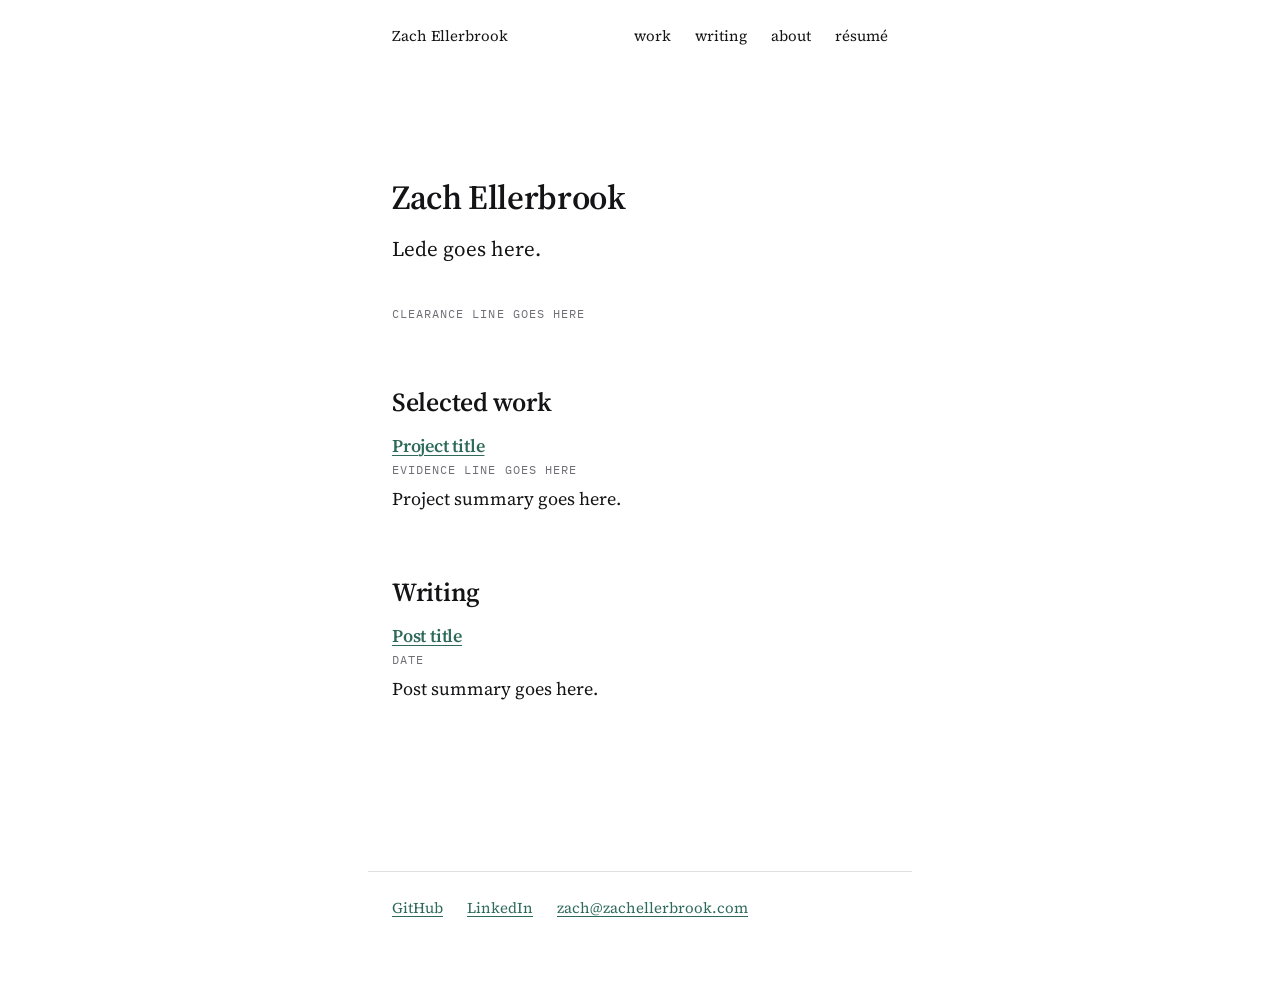
==== public/index.html @ b999d650 "Move published files into public/ so Pages stops serving the repo Output directory was the repo root" ====
<!doctype html>
<html lang="en">
<head>
<meta charset="utf-8">
<meta name="viewport" content="width=device-width, initial-scale=1">
<title>Zach Ellerbrook</title>
<meta name="description" content="Zach Ellerbrook builds and documents detection tooling in public. Secret clearance, Chicago area from mid-2027.">
<link rel="canonical" href="https://zachellerbrook.com/">
<meta property="og:type" content="website">
<meta property="og:site_name" content="Zach Ellerbrook">
<meta property="og:url" content="https://zachellerbrook.com/">
<meta property="og:title" content="Zach Ellerbrook">
<meta property="og:description" content="Zach Ellerbrook builds and documents detection tooling in public. Secret clearance, Chicago area from mid-2027.">
<meta name="twitter:card" content="summary">
<link rel="preload" href="/fonts/source-serif-4-roman.woff2" as="font" type="font/woff2" crossorigin>
<link rel="preload" href="/fonts/ibm-plex-mono-400.woff2" as="font" type="font/woff2" crossorigin>
<link rel="stylesheet" href="/styles.css">
<script type="application/ld+json">
{
  "@context": "https://schema.org",
  "@type": "Person",
  "@id": "https://zachellerbrook.com/#person",
  "name": "Zach Ellerbrook",
  "url": "https://zachellerbrook.com/",
  "email": "mailto:zach@zachellerbrook.com",
  "sameAs": [
    "https://github.com/zellerbrook",
    "https://www.linkedin.com/in/zachary-ellerbrook/"
  ]
}
</script>
</head>
<body>
<a class="skip" href="#main">Skip to content</a>

<header class="page masthead">
  <a class="wordmark" href="/">Zach Ellerbrook</a>
  <nav aria-label="Primary">
    <ul>
      <li><a href="/work">work</a></li>
      <li><a href="/writing">writing</a></li>
      <li><a href="/about">about</a></li>
      <li><a href="/resume">résumé</a></li>
    </ul>
  </nav>
</header>

<main id="main" class="page">
  <h1>Zach Ellerbrook</h1>
  <!-- COPY: lede. Leads with what he builds. No music above the fold. -->
  <p class="lede">Lede goes here.</p>

  <!-- COPY: clearance line, mono. Level and status only. -->
  <p class="meta">Clearance line goes here</p>

  <h2>Selected work</h2>
  <ul class="entries">
    <li>
      <h3><a href="/work">Project title</a></h3>
      <p class="meta">Evidence line goes here</p>
      <p>Project summary goes here.</p>
    </li>
  </ul>

  <h2>Writing</h2>
  <ul class="entries">
    <li>
      <h3><a href="/writing">Post title</a></h3>
      <p class="meta"><time datetime="2026-01-01">Date</time></p>
      <p>Post summary goes here.</p>
    </li>
  </ul>
</main>

<footer class="page site-footer">
  <ul>
    <li><a href="https://github.com/zellerbrook">GitHub</a></li>
    <li><a href="https://www.linkedin.com/in/zachary-ellerbrook/">LinkedIn</a></li>
    <li><a href="mailto:zach@zachellerbrook.com">zach@zachellerbrook.com</a></li>
  </ul>
</footer>

</body>
</html>
---- styles.css ----
/* zachellerbrook.com
   Constraints are locked in CLAUDE.md. Do not invent values outside the scales below. */

/* ---------- fonts ---------- */

@font-face {
  font-family: "Source Serif 4";
  font-style: normal;
  font-weight: 300 700;
  font-display: swap;
  src: url("/fonts/source-serif-4-roman.woff2") format("woff2");
  unicode-range: U+0000-00FF, U+0131, U+0152-0153, U+02BB-02BC, U+2000-206F, U+2074, U+20AC, U+2122, U+2191, U+2193, U+2212, U+2215;
}

@font-face {
  font-family: "Source Serif 4";
  font-style: italic;
  font-weight: 300 700;
  font-display: swap;
  src: url("/fonts/source-serif-4-italic.woff2") format("woff2");
  unicode-range: U+0000-00FF, U+0131, U+0152-0153, U+02BB-02BC, U+2000-206F, U+2074, U+20AC, U+2122, U+2191, U+2193, U+2212, U+2215;
}

@font-face {
  font-family: "IBM Plex Mono";
  font-style: normal;
  font-weight: 400;
  font-display: swap;
  src: url("/fonts/ibm-plex-mono-400.woff2") format("woff2");
  unicode-range: U+0000-00FF, U+0131, U+0152-0153, U+02BB-02BC, U+2000-206F, U+2074, U+20AC, U+2122, U+2191, U+2193, U+2212, U+2215;
}

/* ---------- tokens ---------- */

:root {
  --paper: #ffffff;
  --ink: #141416;
  --muted: #6e6e76;
  --accent: #2e6a5b;
  --rule: color-mix(in srgb, var(--muted) 22%, var(--paper));
  --fill: color-mix(in srgb, var(--muted) 8%, var(--paper));

  --serif: "Source Serif 4", Georgia, "Times New Roman", serif;
  --mono: "IBM Plex Mono", ui-monospace, "SFMono-Regular", Menlo, monospace;

  --t-micro: 0.8125rem;
  --t-small: 0.9375rem;
  --t-body: 1.125rem;
  --t-h3: 1.3125rem;
  --t-h2: 1.625rem;
  --t-h1: clamp(1.625rem, 1.15rem + 2.1vw, 2.125rem);
  --t-display: clamp(1.875rem, 1.15rem + 3.2vw, 2.5rem);

  --s-1: 0.25rem;
  --s-2: 0.5rem;
  --s-3: 1rem;
  --s-4: 1.5rem;
  --s-5: 2.5rem;
  --s-6: 4rem;
  --s-7: 6.5rem;
  --s-8: 10.5rem;

  --measure: 34rem;
}

/* ---------- base ---------- */

*, *::before, *::after { box-sizing: border-box; }

html { -webkit-text-size-adjust: 100%; }

body {
  margin: 0;
  background: var(--paper);
  color: var(--ink);
  font-family: var(--serif);
  font-size: var(--t-body);
  font-size-adjust: from-font;
  line-height: 1.65;
  font-variant-numeric: oldstyle-num;
  text-rendering: optimizeLegibility;
  -webkit-font-smoothing: antialiased;
}

h1, h2, h3 {
  font-weight: 600;
  line-height: 1.2;
  letter-spacing: -0.011em;
  margin: 0 0 var(--s-3);
  text-wrap: balance;
}

h1 { font-size: var(--t-h1); }
h2 { font-size: var(--t-h2); margin-top: var(--s-6); }
h3 { font-size: var(--t-h3); margin-top: var(--s-5); }

p { margin: 0 0 var(--s-4); text-wrap: pretty; }

a {
  color: var(--accent);
  text-decoration-thickness: 1px;
  text-underline-offset: 0.18em;
}

a:hover { text-decoration-thickness: 2px; }

:focus-visible {
  outline: 2px solid var(--accent);
  outline-offset: 3px;
  border-radius: 1px;
}

img { max-width: 100%; height: auto; display: block; }

hr {
  border: 0;
  border-top: 1px solid var(--rule);
  margin: var(--s-6) 0;
}

blockquote {
  margin: 0 0 var(--s-4);
  padding-left: var(--s-4);
  border-left: 1px solid var(--rule);
  font-style: italic;
  color: var(--muted);
}

/* ---------- evidence: mono carries proof, serif carries claims ---------- */

code, kbd, samp, pre {
  font-family: var(--mono);
  font-size: 0.875em;
  font-variant-numeric: normal;
}

pre {
  background: var(--fill);
  padding: var(--s-3);
  overflow-x: auto;
  margin: 0 0 var(--s-4);
  line-height: 1.7;
}

pre code { font-size: inherit; }

.meta {
  font-family: var(--mono);
  font-size: var(--t-micro);
  font-variant-numeric: normal;
  letter-spacing: 0.08em;
  text-transform: uppercase;
  color: var(--muted);
  line-height: 1.5;
}

/* ---------- layout ---------- */

.skip {
  position: absolute;
  left: -9999px;
}

.skip:focus {
  left: var(--s-3);
  top: var(--s-3);
  z-index: 1;
  background: var(--paper);
  padding: var(--s-2) var(--s-3);
}

.page {
  max-width: var(--measure);
  margin-inline: auto;
  padding-inline: var(--s-4);
}

.masthead {
  display: flex;
  flex-wrap: wrap;
  gap: var(--s-3) var(--s-4);
  align-items: baseline;
  justify-content: space-between;
  padding-block: var(--s-4);
}

.masthead a { color: var(--ink); text-decoration: none; }
.masthead a:hover { text-decoration: underline; }

.wordmark { font-size: var(--t-small); }

.masthead nav ul {
  display: flex;
  gap: var(--s-4);
  list-style: none;
  margin: 0;
  padding: 0;
  font-size: var(--t-small);
}

.masthead nav [aria-current="page"] {
  text-decoration: underline;
  text-decoration-color: var(--accent);
  text-decoration-thickness: 2px;
  text-underline-offset: 0.22em;
}

main { padding-block: var(--s-7) var(--s-8); }

.lede {
  font-size: var(--t-h3);
  line-height: 1.45;
  margin-bottom: var(--s-5);
}

/* ---------- lists of work and writing ---------- */

.entries { list-style: none; margin: 0; padding: 0; }

.entries > li + li { margin-top: var(--s-5); }

.entries h3 { margin: 0 0 var(--s-1); font-size: var(--t-body); }

.entries p { margin: var(--s-1) 0 0; }

.entries .meta { display: block; }

/* ---------- footer ---------- */

.site-footer {
  border-top: 1px solid var(--rule);
  padding-block: var(--s-4) var(--s-6);
  font-size: var(--t-small);
  color: var(--muted);
}

.site-footer ul {
  display: flex;
  flex-wrap: wrap;
  gap: var(--s-4);
  list-style: none;
  margin: 0 0 var(--s-3);
  padding: 0;
}
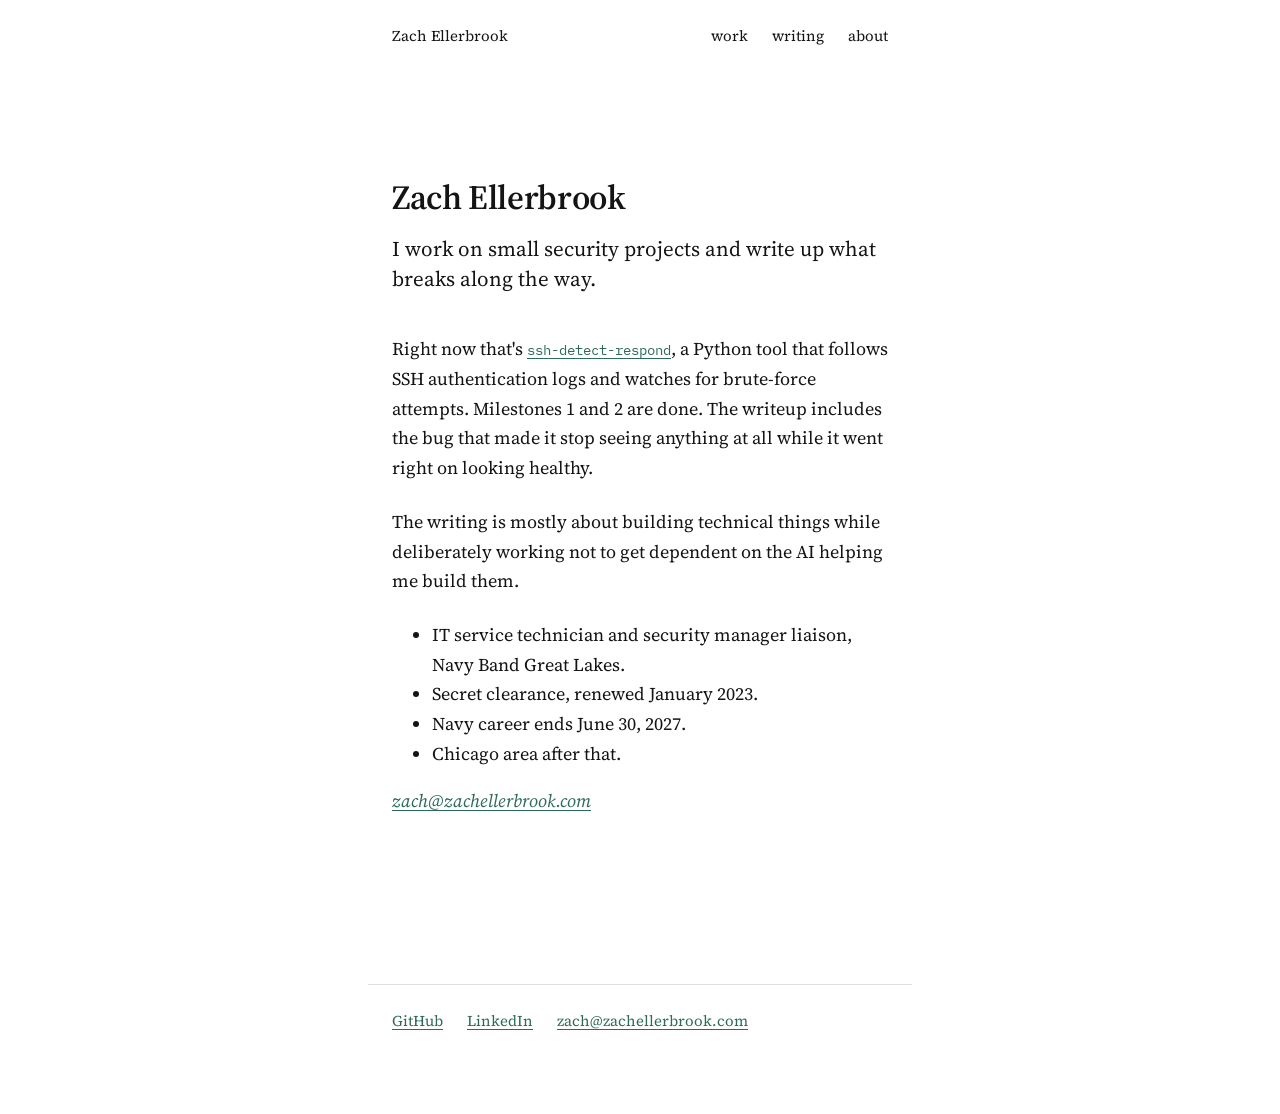
==== commit 02e9b665: "Render launch copy into the site Replaces the placeholder scaffolding with the reviewed copy from co" ====
--- a/public/index.html
+++ b/public/index.html
@@ -4,13 +4,13 @@
 <meta charset="utf-8">
 <meta name="viewport" content="width=device-width, initial-scale=1">
 <title>Zach Ellerbrook</title>
-<meta name="description" content="Zach Ellerbrook builds and documents detection tooling in public. Secret clearance, Chicago area from mid-2027.">
+<meta name="description" content="I build tools that read logs and flag what looks wrong, and I write down what broke on the way. Secret clearance. Chicago area from mid-2027.">
 <link rel="canonical" href="https://zachellerbrook.com/">
 <meta property="og:type" content="website">
 <meta property="og:site_name" content="Zach Ellerbrook">
 <meta property="og:url" content="https://zachellerbrook.com/">
 <meta property="og:title" content="Zach Ellerbrook">
-<meta property="og:description" content="Zach Ellerbrook builds and documents detection tooling in public. Secret clearance, Chicago area from mid-2027.">
+<meta property="og:description" content="I build tools that read logs and flag what looks wrong, and I write down what broke on the way. Secret clearance. Chicago area from mid-2027.">
 <meta name="twitter:card" content="summary">
 <link rel="preload" href="/fonts/source-serif-4-roman.woff2" as="font" type="font/woff2" crossorigin>
 <link rel="preload" href="/fonts/ibm-plex-mono-400.woff2" as="font" type="font/woff2" crossorigin>
@@ -23,6 +23,9 @@
   "name": "Zach Ellerbrook",
   "url": "https://zachellerbrook.com/",
   "email": "mailto:zach@zachellerbrook.com",
+  "jobTitle": "IT service technician and security manager liaison",
+  "worksFor": { "@type": "Organization", "name": "Navy Band Great Lakes" },
+  "knowsAbout": ["Log analysis", "Linux", "Python", "SSH brute-force detection"],
   "sameAs": [
     "https://github.com/zellerbrook",
     "https://www.linkedin.com/in/zachary-ellerbrook/"
@@ -40,36 +43,29 @@
       <li><a href="/work">work</a></li>
       <li><a href="/writing">writing</a></li>
       <li><a href="/about">about</a></li>
-      <li><a href="/resume">résumé</a></li>
     </ul>
   </nav>
 </header>
 
 <main id="main" class="page">
   <h1>Zach Ellerbrook</h1>
-  <!-- COPY: lede. Leads with what he builds. No music above the fold. -->
-  <p class="lede">Lede goes here.</p>
 
-  <!-- COPY: clearance line, mono. Level and status only. -->
-  <p class="meta">Clearance line goes here</p>
+  <p class="lede">I work on small security projects and write up what breaks along the way.</p>
 
-  <h2>Selected work</h2>
-  <ul class="entries">
-    <li>
-      <h3><a href="/work">Project title</a></h3>
-      <p class="meta">Evidence line goes here</p>
-      <p>Project summary goes here.</p>
-    </li>
+  <p>Right now that's <a href="/work/ssh-detect-respond"><code>ssh-detect-respond</code></a>, a Python tool that follows SSH authentication logs and watches for brute-force attempts. Milestones 1 and 2 are done. The writeup includes the bug that made it stop seeing anything at all while it went right on looking healthy.</p>
+
+  <p>The writing is mostly about building technical things while deliberately working not to get dependent on the AI helping me build them.</p>
+
+  <ul class="facts">
+    <li>IT service technician and security manager liaison, Navy Band Great Lakes.</li>
+    <li>Secret clearance, renewed January 2023.</li>
+    <li>Navy career ends June 30, 2027.</li>
+    <li>Chicago area after that.</li>
   </ul>
 
-  <h2>Writing</h2>
-  <ul class="entries">
-    <li>
-      <h3><a href="/writing">Post title</a></h3>
-      <p class="meta"><time datetime="2026-01-01">Date</time></p>
-      <p>Post summary goes here.</p>
-    </li>
-  </ul>
+  <address>
+    <a href="mailto:zach@zachellerbrook.com">zach@zachellerbrook.com</a>
+  </address>
 </main>
 
 <footer class="page site-footer">
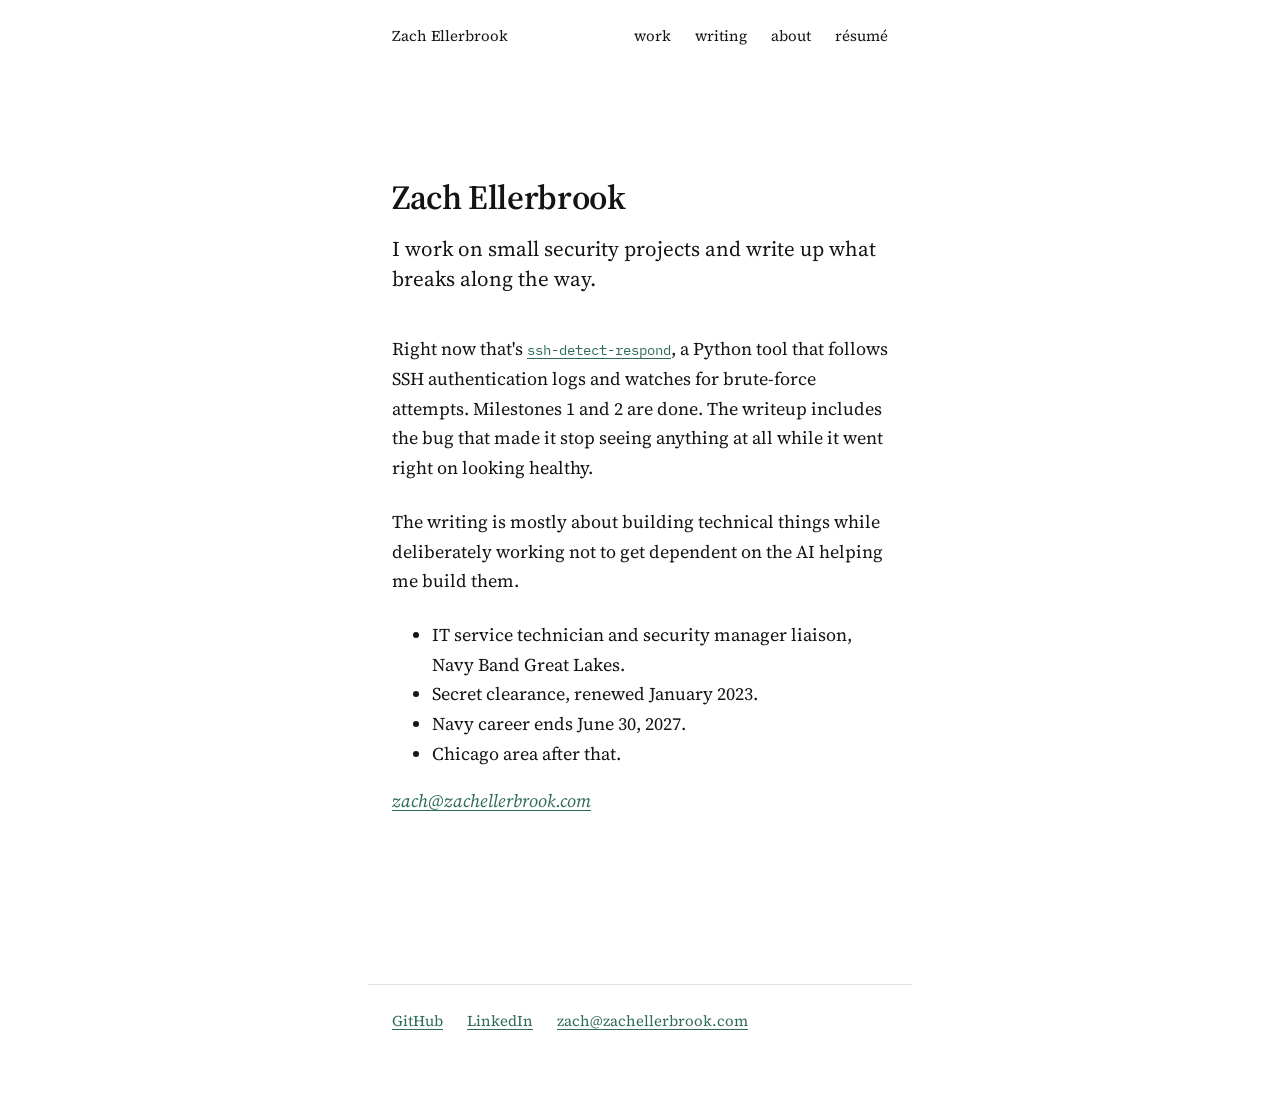
==== commit f81088b3: "Ship the résumé page and PDF Renders the master résumé at /resume and serves the one-page PDF alongs" ====
--- a/public/index.html
+++ b/public/index.html
@@ -43,6 +43,7 @@
       <li><a href="/work">work</a></li>
       <li><a href="/writing">writing</a></li>
       <li><a href="/about">about</a></li>
+      <li><a href="/resume">résumé</a></li>
     </ul>
   </nav>
 </header>
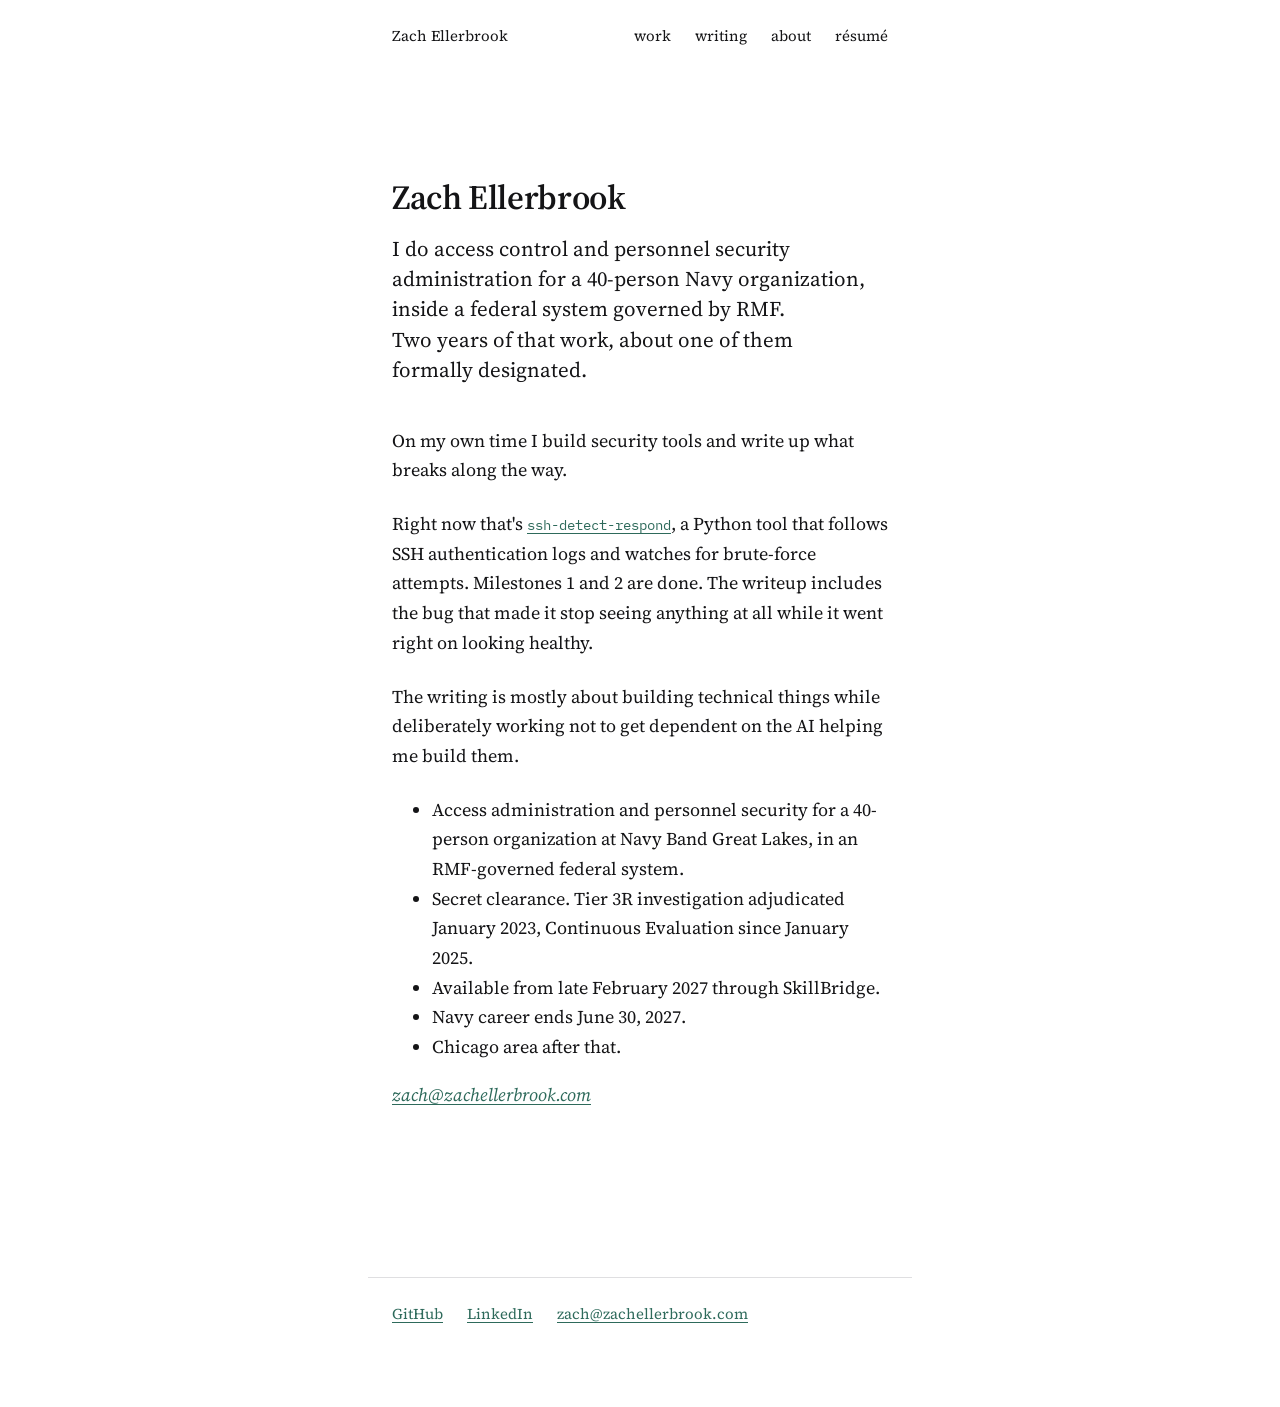
==== commit 630a30c2: "Lead with the access work on the landing and about pages The lede described small security projects," ====
--- a/public/index.html
+++ b/public/index.html
@@ -4,13 +4,13 @@
 <meta charset="utf-8">
 <meta name="viewport" content="width=device-width, initial-scale=1">
 <title>Zach Ellerbrook</title>
-<meta name="description" content="I build tools that read logs and flag what looks wrong, and I write down what broke on the way. Secret clearance. Chicago area from mid-2027.">
+<meta name="description" content="Access control and personnel security for a 40-person Navy organization, inside an RMF-governed federal system. Secret clearance. Chicago area from mid-2027.">
 <link rel="canonical" href="https://zachellerbrook.com/">
 <meta property="og:type" content="website">
 <meta property="og:site_name" content="Zach Ellerbrook">
 <meta property="og:url" content="https://zachellerbrook.com/">
 <meta property="og:title" content="Zach Ellerbrook">
-<meta property="og:description" content="I build tools that read logs and flag what looks wrong, and I write down what broke on the way. Secret clearance. Chicago area from mid-2027.">
+<meta property="og:description" content="Access control and personnel security for a 40-person Navy organization, inside an RMF-governed federal system. Secret clearance. Chicago area from mid-2027.">
 <meta name="twitter:card" content="summary">
 <link rel="preload" href="/fonts/source-serif-4-roman.woff2" as="font" type="font/woff2" crossorigin>
 <link rel="preload" href="/fonts/ibm-plex-mono-400.woff2" as="font" type="font/woff2" crossorigin>
@@ -23,9 +23,9 @@
   "name": "Zach Ellerbrook",
   "url": "https://zachellerbrook.com/",
   "email": "mailto:zach@zachellerbrook.com",
-  "jobTitle": "IT service technician and security manager liaison",
+  "jobTitle": "Security Manager Liaison and NMCI Telecommunications Officer",
   "worksFor": { "@type": "Organization", "name": "Navy Band Great Lakes" },
-  "knowsAbout": ["Log analysis", "Linux", "Python", "SSH brute-force detection"],
+  "knowsAbout": ["Identity and access management", "Access request review", "Personnel security and clearance lifecycle tracking", "Privacy Act PII handling", "Log analysis", "Linux", "Python"],
   "sameAs": [
     "https://github.com/zellerbrook",
     "https://www.linkedin.com/in/zachary-ellerbrook/"
@@ -51,15 +51,18 @@
 <main id="main" class="page">
   <h1>Zach Ellerbrook</h1>
 
-  <p class="lede">I work on small security projects and write up what breaks along the way.</p>
+  <p class="lede">I do access control and personnel security administration for a 40-person Navy organization, inside a federal system governed by RMF. Two years of that work, about one of them formally designated.</p>
+
+  <p>On my own time I build security tools and write up what breaks along the way.</p>
 
   <p>Right now that's <a href="/work/ssh-detect-respond"><code>ssh-detect-respond</code></a>, a Python tool that follows SSH authentication logs and watches for brute-force attempts. Milestones 1 and 2 are done. The writeup includes the bug that made it stop seeing anything at all while it went right on looking healthy.</p>
 
   <p>The writing is mostly about building technical things while deliberately working not to get dependent on the AI helping me build them.</p>
 
   <ul class="facts">
-    <li>IT service technician and security manager liaison, Navy Band Great Lakes.</li>
-    <li>Secret clearance, renewed January 2023.</li>
+    <li>Access administration and personnel security for a 40-person organization at Navy Band Great Lakes, in an RMF-governed federal system.</li>
+    <li>Secret clearance. Tier 3R investigation adjudicated January 2023, Continuous Evaluation since January 2025.</li>
+    <li>Available from late February 2027 through SkillBridge.</li>
     <li>Navy career ends June 30, 2027.</li>
     <li>Chicago area after that.</li>
   </ul>
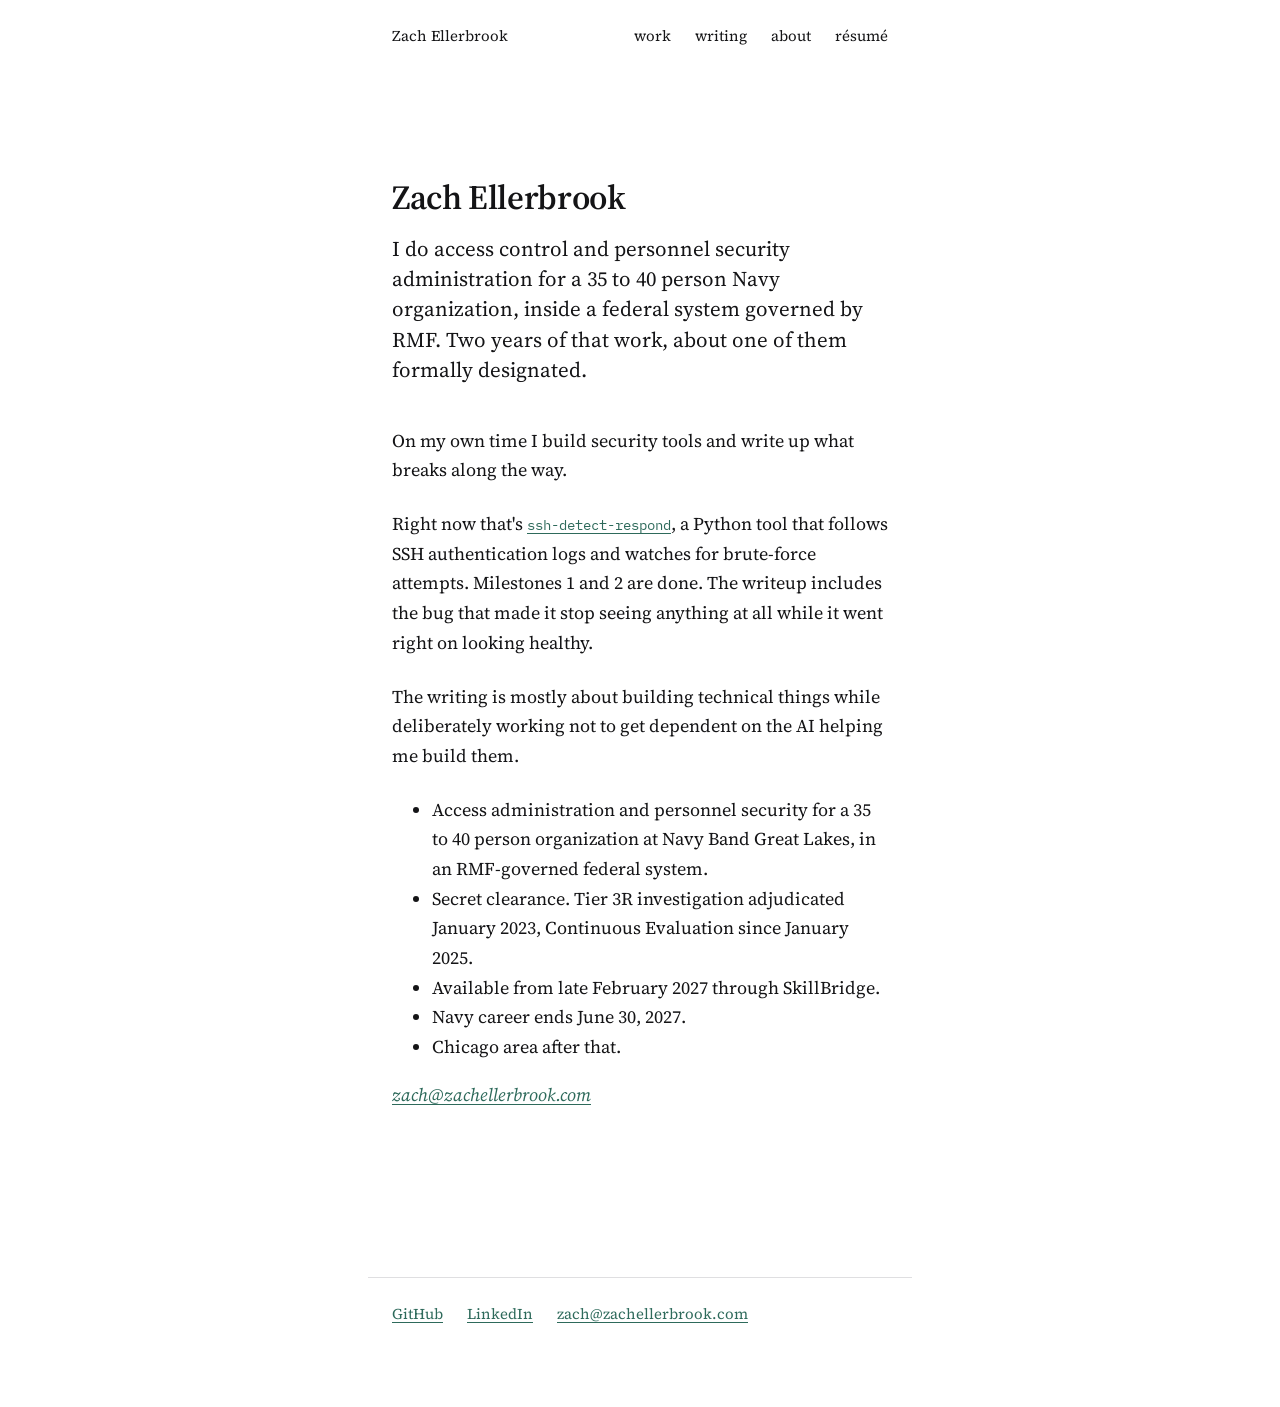
==== commit 97e396f1: "Publish the headcount as 35-40 rather than 40 The command fluctuates between 35 and 40, so the range" ====
--- a/public/index.html
+++ b/public/index.html
@@ -4,13 +4,13 @@
 <meta charset="utf-8">
 <meta name="viewport" content="width=device-width, initial-scale=1">
 <title>Zach Ellerbrook</title>
-<meta name="description" content="Access control and personnel security for a 40-person Navy organization, inside an RMF-governed federal system. Secret clearance. Chicago area from mid-2027.">
+<meta name="description" content="Access control and personnel security for a 35 to 40 person Navy organization, in an RMF-governed federal system. Secret clearance. Chicago area from mid-2027.">
 <link rel="canonical" href="https://zachellerbrook.com/">
 <meta property="og:type" content="website">
 <meta property="og:site_name" content="Zach Ellerbrook">
 <meta property="og:url" content="https://zachellerbrook.com/">
 <meta property="og:title" content="Zach Ellerbrook">
-<meta property="og:description" content="Access control and personnel security for a 40-person Navy organization, inside an RMF-governed federal system. Secret clearance. Chicago area from mid-2027.">
+<meta property="og:description" content="Access control and personnel security for a 35 to 40 person Navy organization, in an RMF-governed federal system. Secret clearance. Chicago area from mid-2027.">
 <meta name="twitter:card" content="summary">
 <link rel="preload" href="/fonts/source-serif-4-roman.woff2" as="font" type="font/woff2" crossorigin>
 <link rel="preload" href="/fonts/ibm-plex-mono-400.woff2" as="font" type="font/woff2" crossorigin>
@@ -23,7 +23,7 @@
   "name": "Zach Ellerbrook",
   "url": "https://zachellerbrook.com/",
   "email": "mailto:zach@zachellerbrook.com",
-  "jobTitle": "Security Manager Liaison and NMCI Telecommunications Officer",
+  "jobTitle": "IT systems technician and security manager liaison",
   "worksFor": { "@type": "Organization", "name": "Navy Band Great Lakes" },
   "knowsAbout": ["Identity and access management", "Access request review", "Personnel security and clearance lifecycle tracking", "Privacy Act PII handling", "Log analysis", "Linux", "Python"],
   "sameAs": [
@@ -51,7 +51,7 @@
 <main id="main" class="page">
   <h1>Zach Ellerbrook</h1>
 
-  <p class="lede">I do access control and personnel security administration for a 40-person Navy organization, inside a federal system governed by RMF. Two years of that work, about one of them formally designated.</p>
+  <p class="lede">I do access control and personnel security administration for a 35 to 40 person Navy organization, inside a federal system governed by RMF. Two years of that work, about one of them formally designated.</p>
 
   <p>On my own time I build security tools and write up what breaks along the way.</p>
 
@@ -60,7 +60,7 @@
   <p>The writing is mostly about building technical things while deliberately working not to get dependent on the AI helping me build them.</p>
 
   <ul class="facts">
-    <li>Access administration and personnel security for a 40-person organization at Navy Band Great Lakes, in an RMF-governed federal system.</li>
+    <li>Access administration and personnel security for a 35 to 40 person organization at Navy Band Great Lakes, in an RMF-governed federal system.</li>
     <li>Secret clearance. Tier 3R investigation adjudicated January 2023, Continuous Evaluation since January 2025.</li>
     <li>Available from late February 2027 through SkillBridge.</li>
     <li>Navy career ends June 30, 2027.</li>
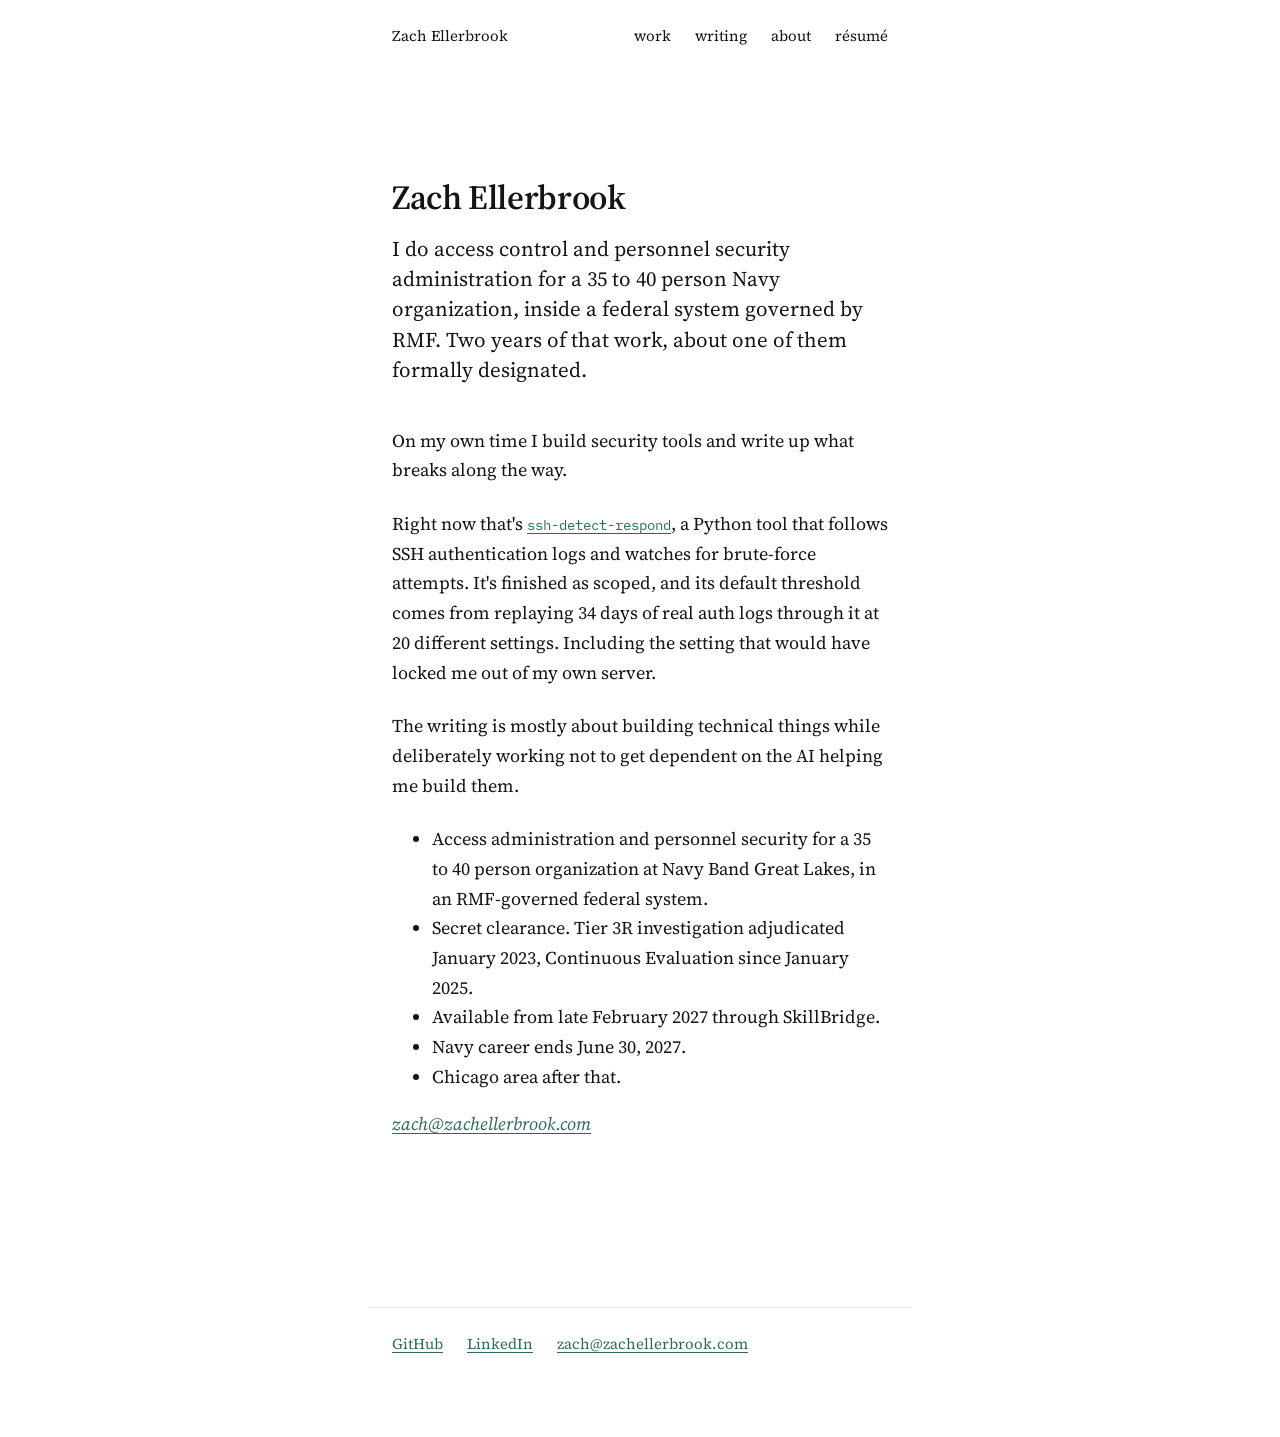
==== commit 4906d00e: "Update ssh-detect-respond to complete-as-scoped The project closed out: milestones 1 through 3 and 9" ====
--- a/public/index.html
+++ b/public/index.html
@@ -55,7 +55,7 @@
 
   <p>On my own time I build security tools and write up what breaks along the way.</p>
 
-  <p>Right now that's <a href="/work/ssh-detect-respond"><code>ssh-detect-respond</code></a>, a Python tool that follows SSH authentication logs and watches for brute-force attempts. Milestones 1 and 2 are done. The writeup includes the bug that made it stop seeing anything at all while it went right on looking healthy.</p>
+  <p>Right now that's <a href="/work/ssh-detect-respond"><code>ssh-detect-respond</code></a>, a Python tool that follows SSH authentication logs and watches for brute-force attempts. It's finished as scoped, and its default threshold comes from replaying 34 days of real auth logs through it at 20 different settings. Including the setting that would have locked me out of my own server.</p>
 
   <p>The writing is mostly about building technical things while deliberately working not to get dependent on the AI helping me build them.</p>
 
